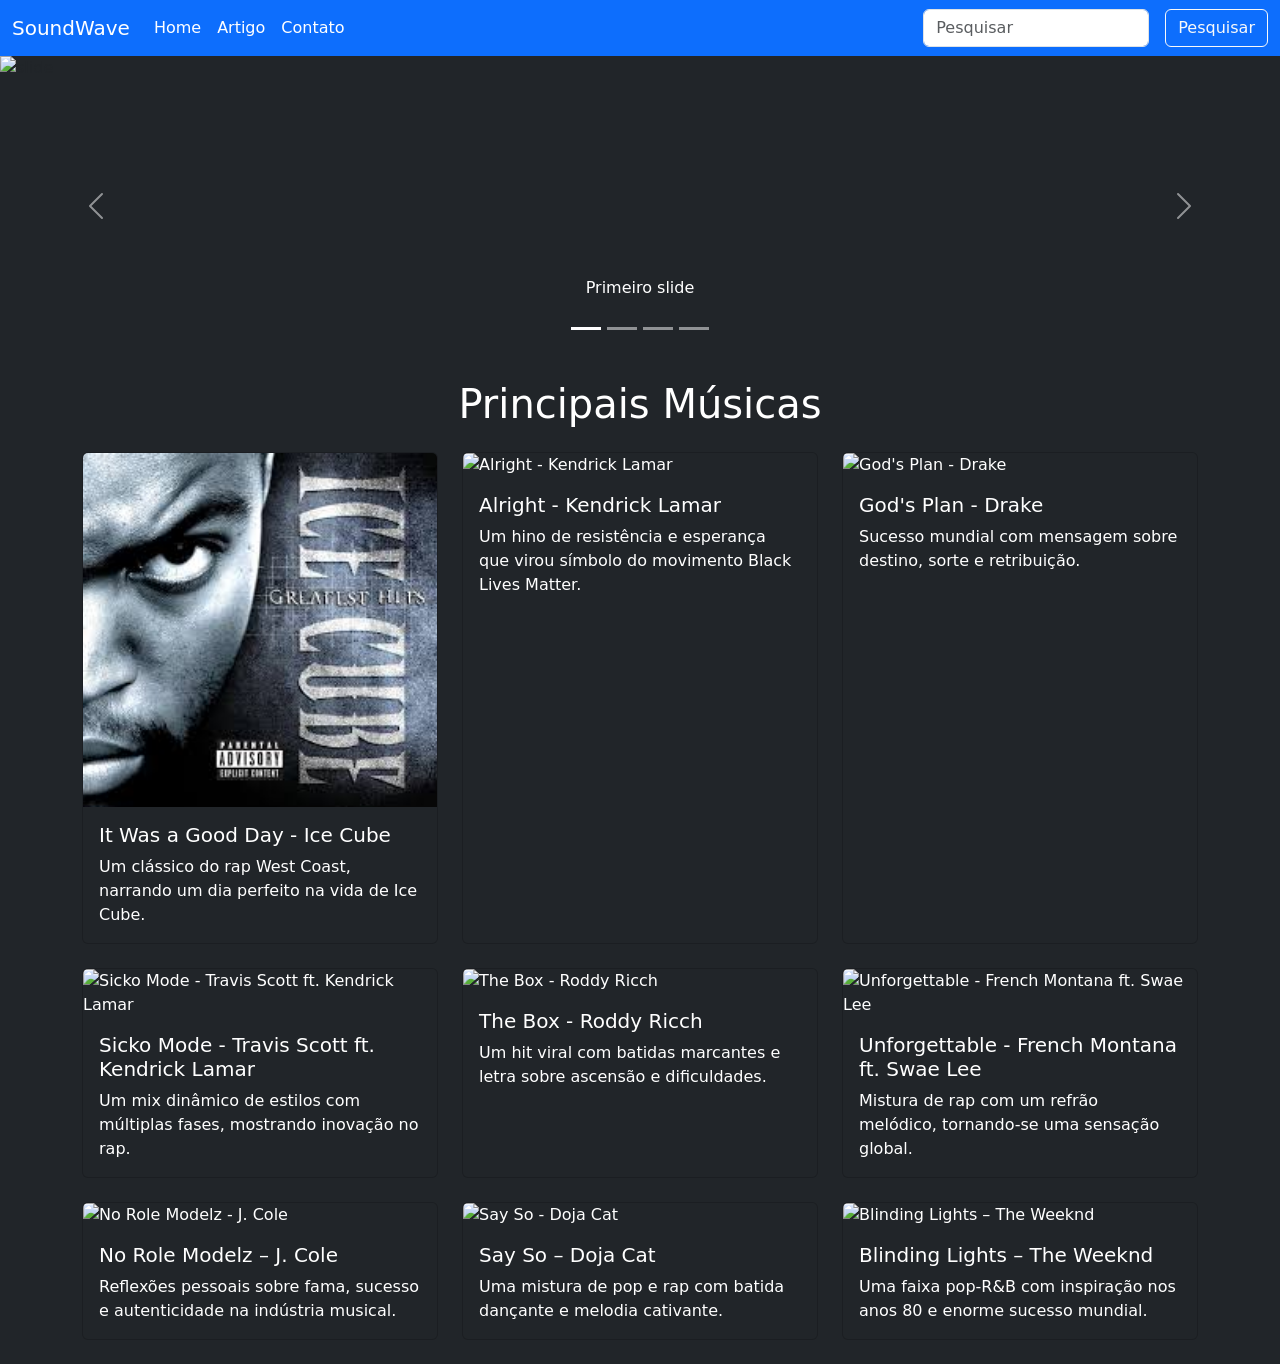
==== index.html @ 1ce0c588 "Add files via upload" ====
<!doctype html>
<html lang="pt-br">
  <head>
    <meta charset="utf-8" />
    <meta name="viewport" content="width=device-width, initial-scale=1" />
    <title>SoundWave</title>
    <link rel="stylesheet" href="css/style.css" />

    <link
      href="https://cdn.jsdelivr.net/npm/bootstrap@5.3.8/dist/css/bootstrap.min.css"
      rel="stylesheet"
    />
  </head>

  <body class="bg-dark text white">
    <!-- NAVBAR -->
    <nav class="navbar navbar-expand-lg bg-primary">
      <div class="container-fluid">
        <a class="navbar-brand text-white" href="#">SoundWave</a>

        <button
          class="navbar-toggler"
          type="button"
          data-bs-toggle="collapse"
          data-bs-target="#menu"
        >
          <span class="navbar-toggler-icon"></span>
        </button>

        <div class="collapse navbar-collapse" id="menu">
          <ul class="navbar-nav me-auto mb-2 mb-lg-0">
            <li class="nav-item">
              <a class="nav-link active text-white" href="index.html">Home</a>
            </li>

            <li class="nav-item">
              <a class="nav-link text-white" href="artigo.html">Artigo</a>
            </li>

            <li class="nav-item">
              <a class="nav-link text-white" href="contato.html">Contato</a>
            </li>
          </ul>

          <form class="d-flex">
            <input
              class="form-control me-3"
              type="search"
              placeholder="Pesquisar"
            />
            <button class="btn btn-outline-light" type="submit">
              Pesquisar
            </button>
          </form>
        </div>
      </div>
    </nav>

    <!-- CAROUSEL -->
    <div id="carouselExampleCaptions" class="carousel slide">
      <!-- INDICADORES -->
      <div class="carousel-indicators">
        <button
          type="button"
          data-bs-target="#carouselExampleCaptions"
          data-bs-slide-to="0"
          class="active"
        ></button>
        <button
          type="button"
          data-bs-target="#carouselExampleCaptions"
          data-bs-slide-to="1"
        ></button>
        <button
          type="button"
          data-bs-target="#carouselExampleCaptions"
          data-bs-slide-to="2"
        ></button>
        <button
          type="button"
          data-bs-target="#carouselExampleCaptions"
          data-bs-slide-to="3"
        ></button>
      </div>

      <!-- SLIDES -->
      <div class="carousel-inner py-0">
        <div class="carousel-item active">
          <img
            src="https://picsum.photos/1200/400?1"
            class="d-block w-100"
            alt="slide"
          />
          <div class="carousel-caption d-none d-md-block">
            <p>Primeiro slide</p>
          </div>
        </div>

        <div class="carousel-item">
          <img
            src="https://picsum.photos/1200/400?2"
            class="d-block w-100"
            alt="slide"
          />
          <div class="carousel-caption d-none d-md-block">
            <p>Segundo slide</p>
          </div>
        </div>

        <div class="carousel-item">
          <img
            src="https://picsum.photos/1200/400?3"
            class="d-block w-100"
            alt="slide"
          />
          <div class="carousel-caption d-none d-md-block">
            <p>Terceiro slide</p>
          </div>
        </div>

        <div class="carousel-item">
          <img
            src="https://picsum.photos/1200/400?4"
            class="d-block w-100"
            alt="slide"
          />
          <div class="carousel-caption d-none d-md-block">
            <p>Quarto slide</p>
          </div>
        </div>
      </div>

      <!-- CONTROLES -->
      <button
        class="carousel-control-prev"
        type="button"
        data-bs-target="#carouselExampleCaptions"
        data-bs-slide="prev"
      >
        <span class="carousel-control-prev-icon"></span>
      </button>

      <button
        class="carousel-control-next"
        type="button"
        data-bs-target="#carouselExampleCaptions"
        data-bs-slide="next"
      >
        <span class="carousel-control-next-icon"></span>
      </button>
    </div>

    <h1 class="text-center mt-4 text-white">Principais Músicas</h1>

    <div class="container my-4">
      <div class="row row-cols-1 row-cols-sm-2 row-cols-md-3 g-4">
        <div class="col">
          <div class="card h-100 text-white bg-dark">
            <img
              src="[data-uri]"
              class="card-img-top"
              alt="It Was a Good Day - Ice Cube"
            />
            <div class="card-body">
              <h5 class="card-title">It Was a Good Day - Ice Cube</h5>
              <p class="card-text">
                Um clássico do rap West Coast, narrando um dia perfeito na vida
                de Ice Cube.
              </p>
            </div>
          </div>
        </div>

        <div class="col">
          <div class="card h-100 text-white bg-dark">
            <img
              src="https://i.scdn.co/image/ab67616d0000b2739b1a56439b9f1b50e2c3a998"
              class="card-img-top"
              alt="Alright - Kendrick Lamar"
            />
            <div class="card-body">
              <h5 class="card-title">Alright - Kendrick Lamar</h5>
              <p class="card-text">
                Um hino de resistência e esperança que virou símbolo do
                movimento Black Lives Matter.
              </p>
            </div>
          </div>
        </div>

        <div class="col">
          <div class="card h-100 text-white bg-dark">
            <img
              src="https://i.scdn.co/image/ab67616d0000b2731efb5a29bf161a23b91f795d"
              class="card-img-top"
              alt="God's Plan - Drake"
            />
            <div class="card-body">
              <h5 class="card-title">God's Plan - Drake</h5>
              <p class="card-text">
                Sucesso mundial com mensagem sobre destino, sorte e retribuição.
              </p>
            </div>
          </div>
        </div>

        <div class="col">
          <div class="card h-100 text-white bg-dark">
            <img
              src="https://i.scdn.co/image/ab67616d0000b27304c82971a6a4d9472539de31"
              class="card-img-top"
              alt="Sicko Mode - Travis Scott ft. Kendrick Lamar"
            />
            <div class="card-body">
              <h5 class="card-title">
                Sicko Mode - Travis Scott ft. Kendrick Lamar
              </h5>
              <p class="card-text">
                Um mix dinâmico de estilos com múltiplas fases, mostrando
                inovação no rap.
              </p>
            </div>
          </div>
        </div>

        <div class="col">
          <div class="card h-100 text-white bg-dark">
            <img
              src="https://i.scdn.co/image/ab67616d0000b27344e241db7f6d61a62f05f153"
              class="card-img-top"
              alt="The Box - Roddy Ricch"
            />
            <div class="card-body">
              <h5 class="card-title">The Box - Roddy Ricch</h5>
              <p class="card-text">
                Um hit viral com batidas marcantes e letra sobre ascensão e
                dificuldades.
              </p>
            </div>
          </div>
        </div>

        <div class="col">
          <div class="card h-100 text-white bg-dark">
            <img
              src="https://i.scdn.co/image/ab67616d0000b2736b5c919f989c1a3a00c93a7e"
              class="card-img-top"
              alt="Unforgettable - French Montana ft. Swae Lee"
            />
            <div class="card-body">
              <h5 class="card-title">
                Unforgettable - French Montana ft. Swae Lee
              </h5>
              <p class="card-text">
                Mistura de rap com um refrão melódico, tornando-se uma sensação
                global.
              </p>
            </div>
          </div>
        </div>

        <div class="col">
          <div class="card h-100 text-white bg-dark">
            <img
              src="https://i.scdn.co/image/ab67616d0000b2734893012588a8d3c364e43836"
              class="card-img-top"
              alt="No Role Modelz - J. Cole"
            />
            <div class="card-body">
              <h5 class="card-title">No Role Modelz – J. Cole</h5>
              <p class="card-text">
                Reflexões pessoais sobre fama, sucesso e autenticidade na
                indústria musical.
              </p>
            </div>
          </div>
        </div>

        <div class="col">
          <div class="card h-100 text-white bg-dark">
            <img
              src="https://i.scdn.co/image/ab67616d0000b2737fbc865d27aef9ee4a473e2b"
              class="card-img-top"
              alt="Say So - Doja Cat"
            />
            <div class="card-body">
              <h5 class="card-title">Say So – Doja Cat</h5>
              <p class="card-text">
                Uma mistura de pop e rap com batida dançante e melodia
                cativante.
              </p>
            </div>
          </div>
        </div>

        <div class="col">
          <div class="card h-100 text-white bg-dark">
            <img
              src="https://i.scdn.co/image/ab67616d0000b273c164fc88aef6751127d5a5bf"
              class="card-img-top"
              alt="Blinding Lights – The Weeknd"
            />
            <div class="card-body">
              <h5 class="card-title">Blinding Lights – The Weeknd</h5>
              <p class="card-text">
                Uma faixa pop-R&B com inspiração nos anos 80 e enorme sucesso
                mundial.
              </p>
            </div>
          </div>
        </div>
      </div>
    </div>

    <script src="https://cdn.jsdelivr.net/npm/bootstrap@5.3.8/dist/js/bootstrap.bundle.min.js"></script>
  </body>
</html>
---- css/style.css ----
.carousel-item img {
     height: 300px; 
    object-fit: cover;
  }
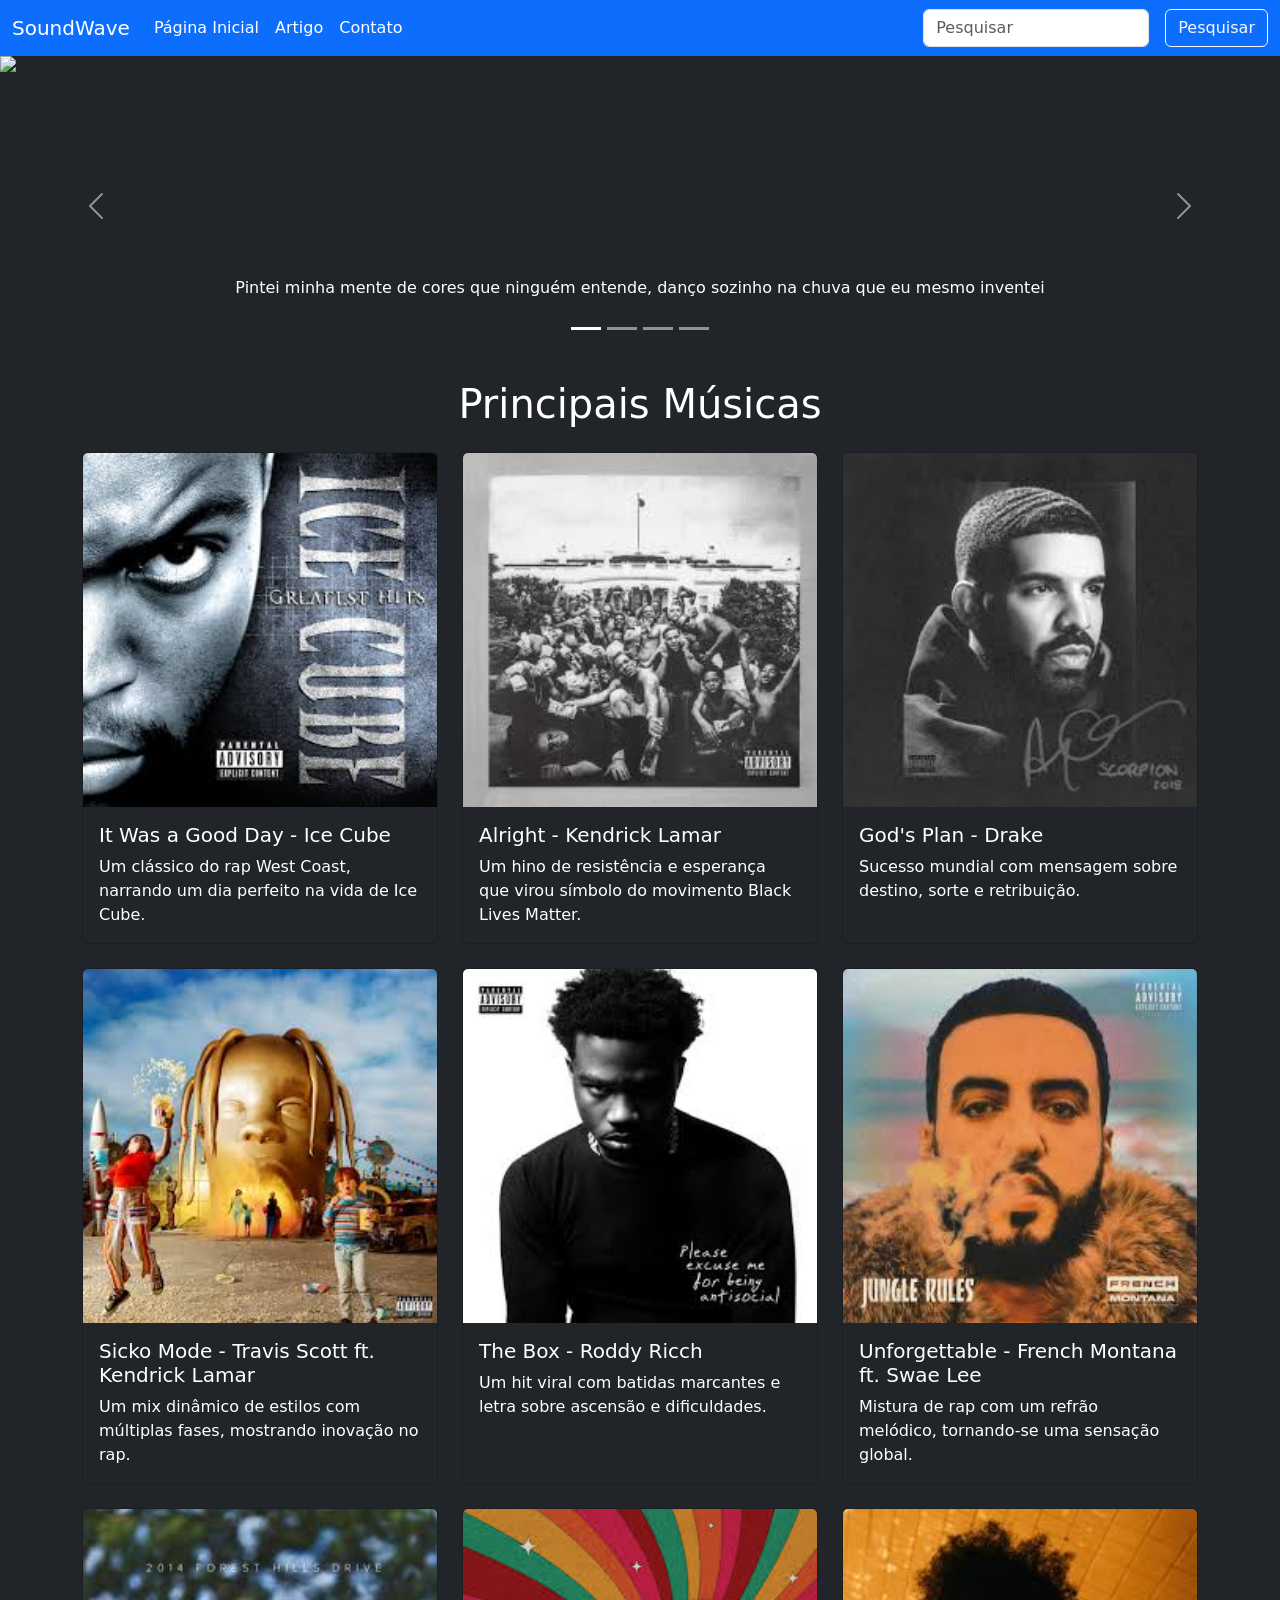
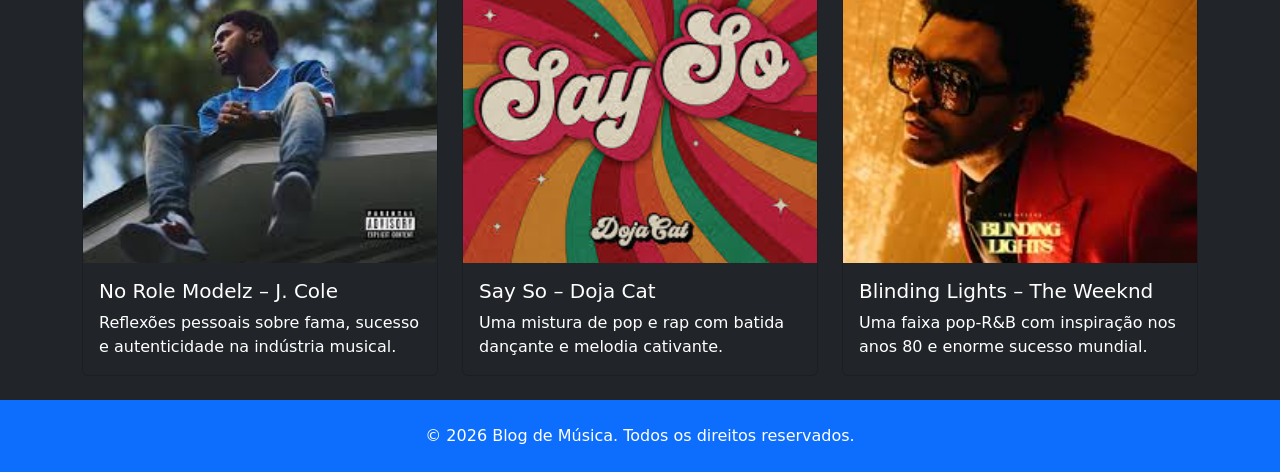
==== commit 97a51e66: "atualização" ====
--- a/index.html
+++ b/index.html
@@ -13,7 +13,7 @@
   </head>
 
   <body class="bg-dark text white">
-    <!-- NAVBAR -->
+   
     <nav class="navbar navbar-expand-lg bg-primary">
       <div class="container-fluid">
         <a class="navbar-brand text-white" href="#">SoundWave</a>
@@ -30,7 +30,7 @@
         <div class="collapse navbar-collapse" id="menu">
           <ul class="navbar-nav me-auto mb-2 mb-lg-0">
             <li class="nav-item">
-              <a class="nav-link active text-white" href="index.html">Home</a>
+              <a class="nav-link active text-white" href="index.html">Página Inicial</a>
             </li>
 
             <li class="nav-item">
@@ -56,9 +56,9 @@
       </div>
     </nav>
 
-    <!-- CAROUSEL -->
+    
     <div id="carouselExampleCaptions" class="carousel slide">
-      <!-- INDICADORES -->
+     
       <div class="carousel-indicators">
         <button
           type="button"
@@ -83,54 +83,54 @@
         ></button>
       </div>
 
-      <!-- SLIDES -->
+     
       <div class="carousel-inner py-0">
         <div class="carousel-item active">
           <img
-            src="https://picsum.photos/1200/400?1"
+            src="https://i.pinimg.com/1200x/77/e6/c5/77e6c55fe33502e6647d789dfb591063.jpg"
             class="d-block w-100"
             alt="slide"
           />
           <div class="carousel-caption d-none d-md-block">
-            <p>Primeiro slide</p>
+            <p>Pintei minha mente de cores que ninguém entende, danço sozinho na chuva que eu mesmo inventei</p>
           </div>
         </div>
 
         <div class="carousel-item">
           <img
-            src="https://picsum.photos/1200/400?2"
+            src="https://i.pinimg.com/736x/d5/80/9e/d5809e2c1c2bbbd22491186f8dbee3d5.jpg"
             class="d-block w-100"
             alt="slide"
           />
           <div class="carousel-caption d-none d-md-block">
-            <p>Segundo slide</p>
+            <p>No espelho da fama, vejo imperfeição perfeita, cada passo é um império, cada queda é um lançamento.</p>
           </div>
         </div>
 
         <div class="carousel-item">
           <img
-            src="https://picsum.photos/1200/400?3"
+            src="https://i.pinimg.com/1200x/6b/f9/d6/6bf9d69bd4c7a2948190e35a80f0e17e.jpg"
             class="d-block w-100"
             alt="slide"
           />
           <div class="carousel-caption d-none d-md-block">
-            <p>Terceiro slide</p>
+            <p >Voo pelas luzes da cidade, sonhos piscam como neon, a noite me guia e eu sigo o som.</p>
           </div>
         </div>
 
         <div class="carousel-item">
           <img
-            src="https://picsum.photos/1200/400?4"
+            src="https://i.pinimg.com/736x/f4/68/79/f4687926bf43a9798793c550634826da.jpg"
             class="d-block w-100"
             alt="slide"
           />
           <div class="carousel-caption d-none d-md-block">
-            <p>Quarto slide</p>
+            <p>Rasguei meu passado em rimas afiadas, cada erro é um verso, cada lágrima é uma faca</p>
           </div>
         </div>
       </div>
 
-      <!-- CONTROLES -->
+     
       <button
         class="carousel-control-prev"
         type="button"
@@ -174,7 +174,7 @@
         <div class="col">
           <div class="card h-100 text-white bg-dark">
             <img
-              src="https://i.scdn.co/image/ab67616d0000b2739b1a56439b9f1b50e2c3a998"
+              src="[data-uri]"
               class="card-img-top"
               alt="Alright - Kendrick Lamar"
             />
@@ -191,7 +191,7 @@
         <div class="col">
           <div class="card h-100 text-white bg-dark">
             <img
-              src="https://i.scdn.co/image/ab67616d0000b2731efb5a29bf161a23b91f795d"
+              src="[data-uri]"
               class="card-img-top"
               alt="God's Plan - Drake"
             />
@@ -207,7 +207,7 @@
         <div class="col">
           <div class="card h-100 text-white bg-dark">
             <img
-              src="https://i.scdn.co/image/ab67616d0000b27304c82971a6a4d9472539de31"
+              src="[data-uri]"
               class="card-img-top"
               alt="Sicko Mode - Travis Scott ft. Kendrick Lamar"
             />
@@ -226,7 +226,7 @@
         <div class="col">
           <div class="card h-100 text-white bg-dark">
             <img
-              src="https://i.scdn.co/image/ab67616d0000b27344e241db7f6d61a62f05f153"
+              src="[data-uri]"
               class="card-img-top"
               alt="The Box - Roddy Ricch"
             />
@@ -243,7 +243,7 @@
         <div class="col">
           <div class="card h-100 text-white bg-dark">
             <img
-              src="https://i.scdn.co/image/ab67616d0000b2736b5c919f989c1a3a00c93a7e"
+              src="[data-uri]"
               class="card-img-top"
               alt="Unforgettable - French Montana ft. Swae Lee"
             />
@@ -262,7 +262,7 @@
         <div class="col">
           <div class="card h-100 text-white bg-dark">
             <img
-              src="https://i.scdn.co/image/ab67616d0000b2734893012588a8d3c364e43836"
+              src="[data-uri]"
               class="card-img-top"
               alt="No Role Modelz - J. Cole"
             />
@@ -279,7 +279,7 @@
         <div class="col">
           <div class="card h-100 text-white bg-dark">
             <img
-              src="https://i.scdn.co/image/ab67616d0000b2737fbc865d27aef9ee4a473e2b"
+              src="[data-uri]"
               class="card-img-top"
               alt="Say So - Doja Cat"
             />
@@ -296,7 +296,7 @@
         <div class="col">
           <div class="card h-100 text-white bg-dark">
             <img
-              src="https://i.scdn.co/image/ab67616d0000b273c164fc88aef6751127d5a5bf"
+              src="[data-uri]"
               class="card-img-top"
               alt="Blinding Lights – The Weeknd"
             />
@@ -312,6 +312,11 @@
       </div>
     </div>
 
+    <footer class="bg-primary text-white py-4">
+  <div class="container text-center">
+    <p class="mb-0">&copy; 2026 Blog de Música. Todos os direitos reservados.</p>
+  </div>
+</footer>
     <script src="https://cdn.jsdelivr.net/npm/bootstrap@5.3.8/dist/js/bootstrap.bundle.min.js"></script>
   </body>
 </html>
